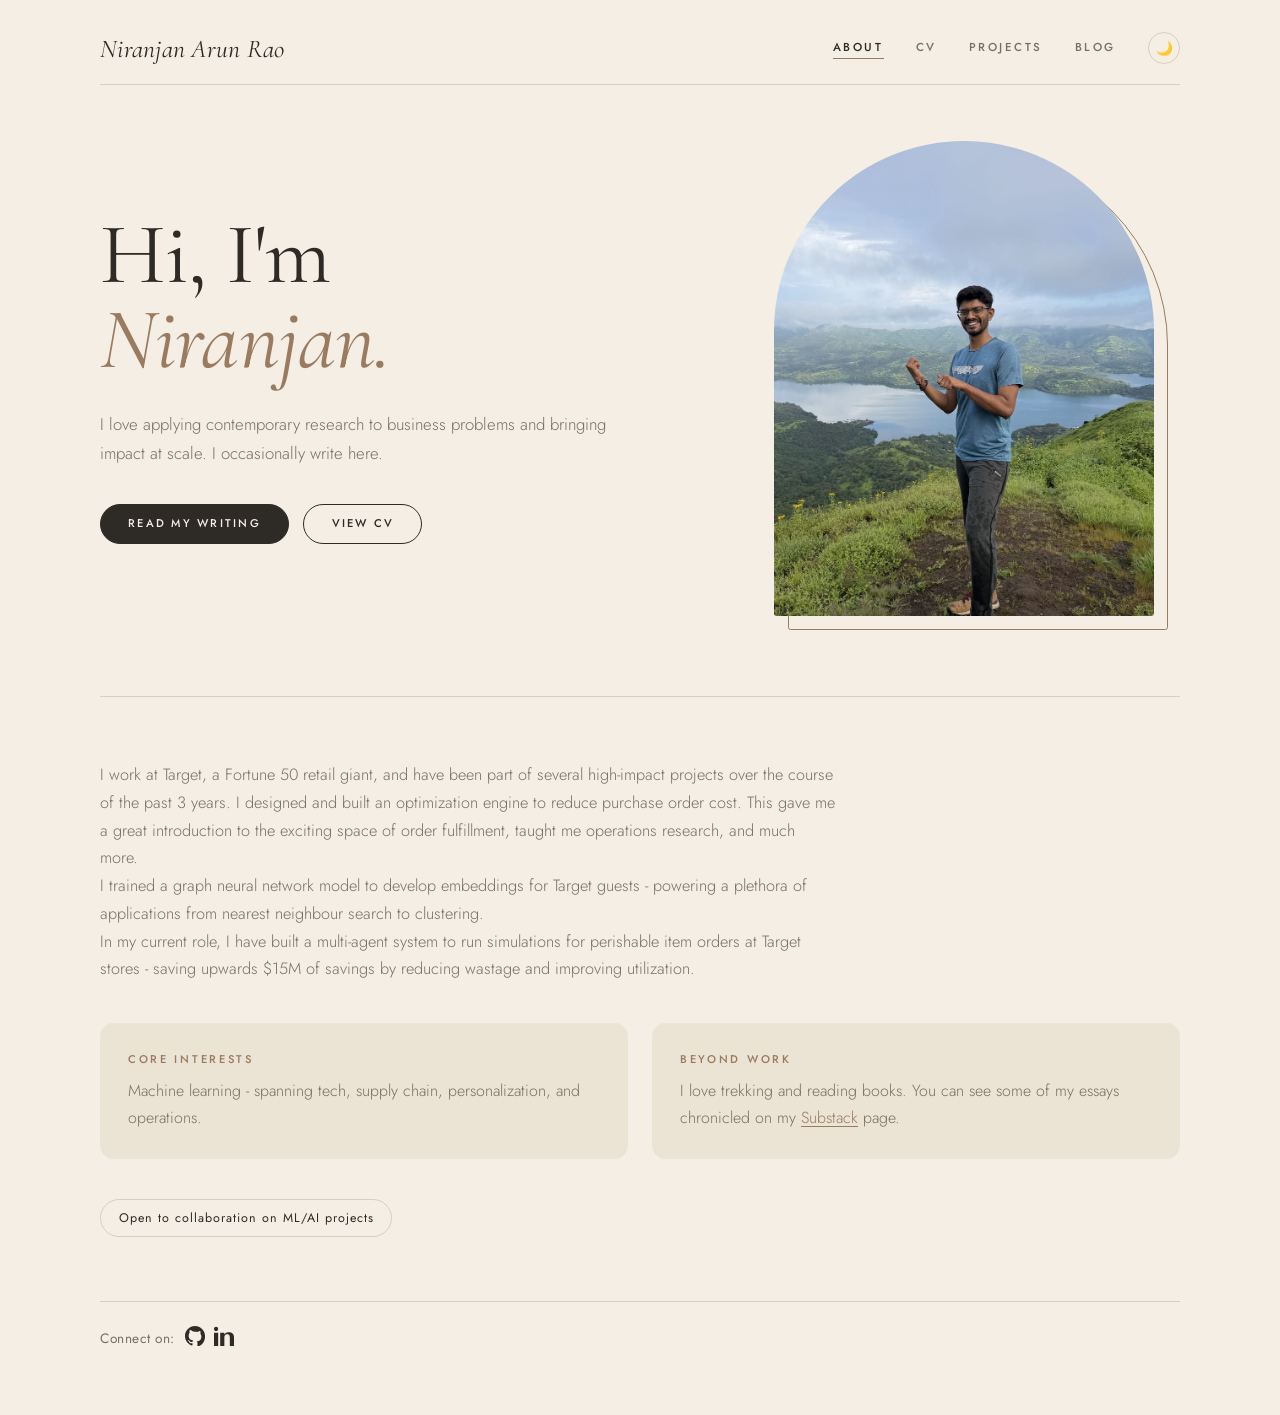
==== index.html @ 2a959550 "updating index" ====
<!DOCTYPE html>
<html lang="en">
  <head>
    <meta charset="UTF-8" />
    <meta name="viewport" content="width=device-width, initial-scale=1.0" />
    <title>Niranjan | Portfolio</title>
    <meta
      name="description"
      content="Niranjan's professional portfolio featuring background, CV, and projects."
    />

    <link rel="icon" type="image/png" sizes="32x32" href="assets/favicon-32.png" />
    <link rel="icon" type="image/png" sizes="192x192" href="assets/favicon-192.png" />
    <link rel="icon" type="image/png" sizes="512x512" href="assets/favicon-512.png" />
    <link rel="apple-touch-icon" href="assets/apple-touch-icon.png" />

    <meta property="og:type" content="website" />
    <meta property="og:title" content="Niranjan Arun Rao | Portfolio" />
    <meta
      property="og:description"
      content="Niranjan's professional portfolio featuring background, CV, and projects."
    />
    <meta property="og:url" content="https://niranjanrao13.github.io/" />
    <meta property="og:image" content="https://niranjanrao13.github.io/assets/og-image.png" />
    <meta property="og:image:width" content="1200" />
    <meta property="og:image:height" content="630" />

    <meta name="twitter:card" content="summary_large_image" />
    <meta name="twitter:title" content="Niranjan Arun Rao | Portfolio" />
    <meta
      name="twitter:description"
      content="Niranjan's professional portfolio featuring background, CV, and projects."
    />
    <meta name="twitter:image" content="https://niranjanrao13.github.io/assets/og-image.png" />

    <link rel="preconnect" href="https://fonts.googleapis.com" />
    <link rel="preconnect" href="https://fonts.gstatic.com" crossorigin />
    <link
      href="https://fonts.googleapis.com/css2?family=Cormorant+Garamond:ital,wght@0,300;0,400;0,500;0,600;1,400;1,500&family=Jost:wght@300;400;500&family=Source+Serif+4:opsz,wght@8..60,400;8..60,600&display=swap"
      rel="stylesheet"
    />
    <link rel="stylesheet" href="assets/theme.css" />
    <script>try{var t=localStorage.getItem("theme");if(t)document.documentElement.setAttribute("data-theme",t)}catch(e){}</script>
  </head>
  <body>
    <div class="page">
      <header class="topbar">
        <a class="wordmark" href="#about" data-goto="about">Niranjan Arun Rao</a>
        <nav class="tabs" aria-label="Primary">
          <button class="tab active" data-tab="about">About</button>
          <button class="tab" data-tab="cv">CV</button>
          <button class="tab" data-tab="projects">Projects</button>
          <a class="tab" data-tab="blog" href="#blog">Blog</a>
          <button id="themeToggle" class="theme-toggle" aria-pressed="false" title="Toggle color theme">🌙</button>
        </nav>
      </header>

      <main class="content">
          <article id="about" class="panel active">
            <section class="hero">
              <div class="hero-text">
                <!-- <p class="eyebrow">Data scientist &middot; Occasional writer</p> -->
                <h1 class="identity">Hi, I'm <em>Niranjan.</em></h1>
                <p class="lede">
                  I love applying contemporary research to business problems and bringing impact at scale. I occasionally write here.
                </p>
                <div class="cta">
                  <a class="btn" href="#blog" data-goto="blog">Read my writing</a>
                  <a class="btn ghost" href="#cv" data-goto="cv">View CV</a>
                </div>
              </div>
              <figure class="portrait">
                <img src="assets/niranjan.jpg" width="900" height="1125" fetchpriority="high"
                  alt="Niranjan smiling on a green hilltop above a misty lake and mountains" />
              </figure>
            </section>

            <div class="about-body">
            <p>
              I work at Target, a Fortune 50 retail giant, and have been part of several high-impact projects over the course of the past 3 years.
              I designed and built an optimization engine to reduce purchase order cost. This gave me a great introduction to the exciting space of order fulfillment, taught me operations research, and much more.<br>
              I trained a graph neural network model to develop embeddings for Target guests - powering a plethora of applications from nearest neighbour search to clustering.<br>
              In my current role, I have built a multi-agent system to run simulations for perishable item orders at Target stores - saving upwards $15M of savings by reducing wastage and improving utilization.<br> 
            </p>

            <div class="about-grid">
              <section class="card">
                <h3>Core Interests</h3>
                <p>
                  Machine learning - spanning tech, supply chain, personalization, and operations. 
                </p>
              </section>
              <section class="card">
                <h3>Beyond Work</h3>
                <p>
                  I love trekking and reading books. You can see some of my essays chronicled on my <a href="https://niranjanrao13.substack.com" target="_blank" rel="noopener">Substack</a> page.
                </p>
              </section>
            </div>

            <span class="tagline">Open to collaboration on ML/AI projects</span>
            </div>
          </article>

          <article id="cv" class="panel">
            <h2 class="section-title">CV</h2>
            <p>
              The CV is embedded below. If your browser cannot render it,
              download the file using the link under the preview.
            </p>
            <object
              class="cv-frame"
              data="assets/docs/cv.pdf"
              type="application/pdf"
            >
              <p>
                CV preview is unavailable. Please place your file at
                <strong>assets/docs/cv.pdf</strong> and reload this page.
              </p>
            </object>
            <p class="cv-note">
              Download: <a href="assets/docs/cv.pdf" target="_blank" rel="noopener">CV PDF</a>
            </p>
          </article>

          <article id="projects" class="panel">
            <h2 class="section-title">Projects</h2>
            <ul class="project-list">
              <li class="project">
                <a
                  href="https://github.com/niranjanrao13/iPinYou-RTB"
                  target="_blank"
                  rel="noopener"
                >
                  Optimal Real-Time Bidding for Display Advertising
                </a>
                <p>
                  Benchmarking several bidding strategies to obtain the best possible way to maximize clicks while managing budgets on real advertising data from the iPinYou Display Advertising Challenge, 2013. 
                </p>
              </li>
              <li class="project">
                <a
                  href="https://github.com/niranjanrao13/Infrared-Image-Colorization-using-Deep-Neural-Networks"
                  target="_blank"
                  rel="noopener"
                >
                  Infrared Image Colorization using Deep Neural Networks
                </a>
                <p>
                  Colorization pipeline for near-infrared imagery.
                </p>
              </li>
              <li class="project">
                <a
                  href="https://github.com/niranjanrao13/DesigningDataIntensiveApplications-Notes"
                  target="_blank"
                  rel="noopener"
                >
                  System Design Notes 
                </a>
                <p>
                  A collection of chapterwise notes on Martin Kleppmann's legendary book on system design - Designing Data-Intensive Applications, 3 ed.
                </p>
              </li>
              <li class="project">
                <a
                  href="https://github.com/niranjanrao13/MLSystemDesign-Solved"
                  target="_blank"
                  rel="noopener"
                >
                  ML System Design: Solved Cases
                </a>
                <p>
                  Practical architecture walkthroughs for systems such as
                  reverse image search and PMYK (People You May Know on LinkedIn)
                </p>
              </li>
              <li class="project">
                <a
                  href="https://github.com/niranjanrao13/AlphaEarthEmbeddings"
                  target="_blank"
                  rel="noopener"
                >
                  AlphaEarth Embeddings for Geospatial Analysis
                </a>
                <p>
                  Exploration of embedding aggregation workflows for geospatial
                  datasets and downstream analysis.
                </p>
              </li>
            </ul>
          </article>

          <article id="blog" class="panel">
            <h2 class="section-title">Blog</h2>
            <p class="post-empty" id="postLoading">Loading posts from Medium…</p>
            <ul class="post-list" id="postList"></ul>
            <p class="post-empty" id="postEmpty" hidden>
              Couldn't load posts right now. You can read them directly on
              <a id="mediumProfile" href="#" target="_blank" rel="noopener">Medium</a>.
            </p>
            <p class="post-empty" id="postMore" hidden>
              More on <a id="mediumProfile2" href="#" target="_blank" rel="noopener">Medium</a>.
            </p>
          </article>

          <footer>
            <div style="display:inline-flex;gap:0.6rem;align-items:center;">
              <span>Connect on:</span>
              <a href="https://github.com/niranjanrao13" target="_blank" rel="noopener" aria-label="GitHub" title="GitHub">
                <svg width="20" height="20" viewBox="0 0 16 16" fill="currentColor" xmlns="http://www.w3.org/2000/svg" aria-hidden="true"><path d="M8 0C3.58 0 0 3.58 0 8c0 3.54 2.29 6.53 5.47 7.59.4.07.55-.17.55-.38 0-.19-.01-.82-.01-1.49-2.01.37-2.53-.49-2.69-.94-.09-.23-.48-.94-.82-1.13-.28-.15-.68-.52-.01-.53.63-.01 1.08.58 1.23.82.72 1.21 1.87.87 2.33.66.07-.52.28-.87.51-1.07-1.78-.2-3.64-.89-3.64-3.95 0-.87.31-1.59.82-2.15-.08-.2-.36-1.02.08-2.12 0 0 .67-.21 2.2.82A7.65 7.65 0 018 4.58c.68.003 1.36.092 2 .27 1.53-1.04 2.2-.82 2.2-.82.44 1.1.16 1.92.08 2.12.51.56.82 1.27.82 2.15 0 3.07-1.87 3.75-3.65 3.95.29.25.54.73.54 1.48 0 1.07-.01 1.93-.01 2.2 0 .21.15.46.55.38A8.013 8.013 0 0016 8c0-4.42-3.58-8-8-8z"/></svg>
              </a>
              <a href="https://linkedin.com/in/niranjan-arun-rao" target="_blank" rel="noopener" aria-label="LinkedIn" title="LinkedIn">
                <svg width="20" height="20" viewBox="0 0 24 24" fill="currentColor" xmlns="http://www.w3.org/2000/svg" aria-hidden="true"><path d="M4.98 3.5C4.98 4.88 3.88 6 2.5 6S0 4.88 0 3.5 1.1 1 2.5 1 4.98 2.12 4.98 3.5zM0 8h5v16H0V8zm7.5 0h4.8v2.2h.07c.67-1.27 2.3-2.6 4.73-2.6C22.2 7.6 24 9.9 24 13.9V24h-5V14.8c0-2.2-.04-5-3.05-5-3.05 0-3.52 2.39-3.52 4.85V24h-5V8z"/></svg>
              </a>
            </div>
          </footer>
      </main>
    </div>

    <script src="assets/medium.js"></script>
    <script>
      const tabs = document.querySelectorAll(".tab");
      const panels = document.querySelectorAll(".panel");

      function showTab(tabId) {
        tabs.forEach((tab) => {
          tab.classList.toggle("active", tab.dataset.tab === tabId);
        });

        panels.forEach((panel) => {
          panel.classList.toggle("active", panel.id === tabId);
        });
      }

      document.querySelectorAll("[data-goto]").forEach((el) => {
        el.addEventListener("click", (e) => {
          e.preventDefault();
          showTab(el.dataset.goto);
          history.replaceState(null, "", `#${el.dataset.goto}`);
          window.scrollTo({ top: 0, behavior: "smooth" });
        });
      });

      tabs.forEach((tab) => {
        tab.addEventListener("click", (e) => {
          e.preventDefault();
          showTab(tab.dataset.tab);
          history.replaceState(null, "", `#${tab.dataset.tab}`);
        });
      });

      const initial = window.location.hash.replace("#", "");
      if (initial && ["about", "cv", "projects", "blog"].includes(initial)) {
        showTab(initial);
      }

      // Theme toggle
      const themeToggle = document.getElementById("themeToggle");
      function applyTheme(t) {
        document.documentElement.setAttribute("data-theme", t);
        localStorage.setItem("theme", t);
        themeToggle.textContent = t === "dark" ? "☀️" : "🌙";
        themeToggle.setAttribute("aria-pressed", t === "dark");
      }

      const savedTheme = localStorage.getItem("theme") ||
        (window.matchMedia && window.matchMedia("(prefers-color-scheme: dark)").matches ? "dark" : "light");
      applyTheme(savedTheme);

      themeToggle.addEventListener("click", () => {
        const next = document.documentElement.getAttribute("data-theme") === "dark" ? "light" : "dark";
        applyTheme(next);
      });

      function escapeHtml(str) {
        return str.replace(
          /[&<>"']/g,
          (c) =>
            ({ "&": "&amp;", "<": "&lt;", ">": "&gt;", '"': "&quot;", "'": "&#39;" }[c])
        );
      }

      document.getElementById("mediumProfile").href = Medium.PROFILE_URL;
      document.getElementById("mediumProfile2").href = Medium.PROFILE_URL;

      Medium.loadPosts()
        .then((posts) => {
          const list = document.getElementById("postList");
          document.getElementById("postLoading").hidden = true;
          if (posts.length === 0) {
            document.getElementById("postEmpty").hidden = false;
            return;
          }
          posts.forEach((post) => {
            const li = document.createElement("li");
            li.className = "post";
            const tags = post.categories
              .slice(0, 3)
              .map(escapeHtml)
              .join(" · ");
            li.innerHTML = `
              <a class="post-link" href="blog/post.html?id=${encodeURIComponent(post.id)}">
                ${post.thumbnail ? `<img class="post-thumb" src="${escapeHtml(post.thumbnail)}" alt="" loading="lazy" />` : ""}
                <span class="post-body">
                  <span class="post-title">${escapeHtml(post.title)}</span>
                  <p>${escapeHtml(post.excerpt)}</p>
                  <span class="post-meta">${Medium.formatDate(post.date)} · ${post.readMins} min read${tags ? `<span class="post-tags">· ${tags}</span>` : ""}</span>
                </span>
              </a>
            `;
            list.appendChild(li);
          });
          document.getElementById("postMore").hidden = false;
        })
        .catch(() => {
          document.getElementById("postLoading").hidden = true;
          document.getElementById("postEmpty").hidden = false;
        });
    </script>
  </body>
</html>
---- assets/theme.css ----
/* Light beige · sleek & simple. Shared by index.html and blog/post.html */
:root {
  color-scheme: light dark;
  --bg: #f4eee4;
  --surface: #ebe3d4;
  --ink: #2e2a25;
  --muted: #7a6f62;
  --line: #d9cfbe;
  --accent: #9a7b5f;
  --cv-frame-bg: #fbf8f2;
  --serif: "Cormorant Garamond", Georgia, serif;
  --sans: "Jost", system-ui, sans-serif;
}

:root[data-theme="dark"] {
  --bg: #1f1b17; --surface: #2a251f; --ink: #efe8dc; --muted: #a99d8c;
  --line: #3a342d; --accent: #c9a47e; --cv-frame-bg: #26211c;
}

@media (prefers-color-scheme: dark) {
  :root:not([data-theme="light"]) {
    --bg: #1f1b17; --surface: #2a251f; --ink: #efe8dc; --muted: #a99d8c;
    --line: #3a342d; --accent: #c9a47e; --cv-frame-bg: #26211c;
  }
}

* { box-sizing: border-box; }

body {
  margin: 0;
  min-height: 100vh;
  font-family: var(--sans);
  font-weight: 400;
  color: var(--ink);
  background: var(--bg);
  transition: background-color 0.2s ease, color 0.2s ease;
}

h1, h2, h3 { font-family: var(--serif); font-weight: 500; }
p { line-height: 1.7; color: var(--muted); }
a { color: var(--accent); text-underline-offset: 0.2em; }

/* ---------- Layout ---------- */
.page { width: min(1080px, 90vw); margin: 0 auto; padding: 2rem 0 4rem; }

.topbar {
  display: flex; align-items: center; justify-content: space-between;
  flex-wrap: wrap; gap: 1rem 2rem;
  padding-bottom: 1.25rem; border-bottom: 1px solid var(--line);
}

.wordmark {
  font-family: var(--serif); font-style: italic; font-size: 1.6rem;
  color: var(--ink); text-decoration: none; letter-spacing: 0.01em;
}

.tabs { display: flex; align-items: center; gap: 2rem; flex-wrap: wrap; }

.tab {
  border: none; background: none; padding: 0.3rem 0;
  border-bottom: 1px solid transparent;
  color: var(--muted); font: 500 0.72rem/1 var(--sans);
  letter-spacing: 0.22em; text-transform: uppercase; text-decoration: none;
  cursor: pointer; transition: color 0.15s ease, border-color 0.15s ease;
}
.tab:hover { color: var(--ink); }
.tab.active { color: var(--ink); border-bottom-color: var(--accent); }

.theme-toggle {
  background: none; border: 1px solid var(--line); border-radius: 50%;
  width: 2rem; height: 2rem; cursor: pointer; font-size: 0.85rem;
  display: inline-flex; align-items: center; justify-content: center;
  color: var(--ink);
}
.theme-toggle:hover { border-color: var(--accent); }

.content { padding-top: 3.5rem; }
.panel { display: none; animation: rise 0.4s ease; }
.panel.active { display: block; }
@keyframes rise { from { opacity: 0; transform: translateY(8px); } to { opacity: 1; transform: none; } }

h2.section-title { margin: 0 0 0.5rem; font-size: clamp(2rem, 4vw, 2.8rem); font-weight: 400; }

/* ---------- Hero ---------- */
.hero { display: grid; grid-template-columns: 1.15fr 0.85fr; gap: 4rem; align-items: center; }

.eyebrow {
  margin: 0 0 1.5rem; font-size: 0.72rem; font-weight: 500;
  letter-spacing: 0.26em; text-transform: uppercase; color: var(--accent);
}

.identity {
  margin: 0; font-size: clamp(3rem, 7.5vw, 5.4rem);
  line-height: 0.98; font-weight: 400; letter-spacing: -0.01em;
}
.identity em { display: block; font-style: italic; color: var(--accent); }

.lede { margin: 1.75rem 0 0; max-width: 32rem; font-size: 1.05rem; font-weight: 300; }

.cta { margin-top: 2.25rem; display: flex; gap: 0.9rem; flex-wrap: wrap; }

.btn {
  display: inline-block; padding: 0.85rem 1.7rem; border-radius: 999px;
  border: 1px solid var(--ink); background: var(--ink); color: var(--bg);
  font: 500 0.7rem/1 var(--sans); letter-spacing: 0.2em; text-transform: uppercase;
  text-decoration: none; transition: all 0.15s ease;
}
.btn:hover { background: var(--accent); border-color: var(--accent); }
.btn.ghost { background: transparent; color: var(--ink); }
.btn.ghost:hover { background: var(--ink); border-color: var(--ink); color: var(--bg); }

.portrait { position: relative; margin: 0; max-width: 380px; justify-self: center; width: 100%; }
.portrait::after {
  content: ""; position: absolute; inset: 0; z-index: 0;
  border: 1px solid var(--accent); border-radius: 999px 999px 14px 14px;
  transform: translate(14px, 14px);
}
.portrait img {
  position: relative; z-index: 1; display: block; width: 100%; height: auto;
  aspect-ratio: 4 / 5; object-fit: cover;
  border-radius: 999px 999px 14px 14px; background: var(--surface);
}

/* ---------- About ---------- */
.about-body { margin-top: 5rem; padding-top: 3rem; border-top: 1px solid var(--line); }
.about-body > p { max-width: 46rem; font-size: 1.02rem; font-weight: 300; }

.about-grid { margin-top: 2.5rem; display: grid; grid-template-columns: 1fr 1fr; gap: 1.5rem; }

.card { background: var(--surface); border-radius: 14px; padding: 1.75rem; }
.card h3 {
  margin: 0 0 0.6rem; font-family: var(--sans); font-size: 0.7rem; font-weight: 500;
  letter-spacing: 0.24em; text-transform: uppercase; color: var(--accent);
}
.card p { margin: 0; font-weight: 300; }

.tagline {
  margin-top: 2.5rem; display: inline-block; padding: 0.55rem 1.1rem;
  border: 1px solid var(--line); border-radius: 999px; color: var(--ink);
  font-size: 0.78rem; letter-spacing: 0.08em;
}

/* ---------- CV ---------- */
.cv-frame {
  margin-top: 1.25rem; width: 100%; min-height: 72vh;
  border: 1px solid var(--line); border-radius: 12px; background: var(--cv-frame-bg);
}
.cv-note { margin-top: 0.9rem; font-size: 0.95rem; }

/* ---------- Projects & posts ---------- */
.project-list, .post-list {
  margin: 2rem 0 0; padding: 0; list-style: none; display: flex; flex-direction: column;
}
.project, .post { border-top: 1px solid var(--line); padding: 1.6rem 0; }
.project:last-child, .post:last-child { border-bottom: 1px solid var(--line); }

.project a {
  color: var(--ink); text-decoration: none;
  font-family: var(--serif); font-weight: 500; font-size: 1.5rem; line-height: 1.2;
}
.project a:hover { color: var(--accent); }
.project p, .post p { margin: 0.5rem 0 0; font-weight: 300; }

.post-link { display: flex; gap: 1.5rem; align-items: flex-start; text-decoration: none !important; }
.post-thumb {
  flex: 0 0 170px; width: 170px; height: 115px; object-fit: cover;
  border-radius: 10px; background: var(--surface);
}
.post-body { min-width: 0; }
.post-title { color: var(--ink); font-family: var(--serif); font-weight: 500; font-size: 1.5rem; line-height: 1.2; }
.post-link:hover .post-title { color: var(--accent); }
.post-meta { display: block; margin-top: 0.7rem; font-size: 0.78rem; letter-spacing: 0.06em; color: var(--muted); }
.post-tags { margin-left: 0.4rem; }
.post-empty { margin-top: 1.5rem; }

footer {
  margin-top: 4rem; padding-top: 1.5rem; border-top: 1px solid var(--line);
  color: var(--muted); font-size: 0.85rem; letter-spacing: 0.04em;
}
footer a { color: var(--ink); }

@media (max-width: 760px) {
  .hero { grid-template-columns: 1fr; gap: 3rem; }
  .portrait { max-width: 300px; }
  .about-grid { grid-template-columns: 1fr; }
  .cv-frame { min-height: 64vh; }
  .post-link { flex-direction: column; gap: 1rem; }
  .post-thumb { width: 100%; height: 190px; flex-basis: auto; }
  .tabs { gap: 1.25rem; }
}

/* Shared long-form article typography — used by the blog reader and editor
   so what you write matches what readers see. */
.prose {
  font-family: "Source Serif 4", Georgia, serif;
  font-size: 1.18rem;
  line-height: 1.75;
  color: var(--ink);
}

.prose p {
  color: var(--ink);
  margin: 0 0 1.3rem;
}

.prose h2 {
  font-size: 1.6rem;
  margin: 2.2rem 0 1rem;
}

.prose h3 {
  font-size: 1.3rem;
  margin: 1.8rem 0 0.9rem;
}

.prose blockquote {
  margin: 1.75rem 0;
  padding-left: 1.25rem;
  border-left: 3px solid var(--accent);
  font-family: var(--serif);
  font-style: italic;
  font-size: 1.5rem;
  color: var(--ink);
}

.prose ul,
.prose ol {
  margin: 0 0 1.3rem 1.4rem;
  padding: 0;
  color: var(--ink);
}

.prose li {
  margin-bottom: 0.5rem;
}

.prose img {
  max-width: 100%;
  border-radius: 6px;
  margin: 1.75rem 0;
  display: block;
}

.prose pre {
  background: color-mix(in srgb, var(--ink) 6%, transparent);
  padding: 1rem 1.1rem;
  border-radius: 6px;
  overflow-x: auto;
  font-family: "SFMono-Regular", Consolas, monospace;
  font-size: 0.92rem;
  line-height: 1.5;
  margin: 1.5rem 0;
}

.prose code {
  font-family: "SFMono-Regular", Consolas, monospace;
}

.prose hr {
  border: 0;
  margin: 2.5rem 0;
  text-align: center;
}

.prose hr::after {
  content: "\00b7\00b7\00b7";
  letter-spacing: 0.6em;
  color: var(--accent);
  font-size: 1.1rem;
}

.prose a {
  text-decoration: underline;
}

.prose figure {
  margin: 1.75rem 0;
}

.prose figure img {
  margin: 0 auto;
}

.prose figcaption {
  margin-top: 0.6rem;
  text-align: center;
<<<<<<< HEAD
  font-family: var(--sans);
=======
  font-family: "Manrope", sans-serif;
>>>>>>> ccb442678f197cac7b92558644ecaf092939e09f
  font-size: 0.85rem;
  color: var(--muted);
}

.prose :not(pre) > code {
  background: color-mix(in srgb, var(--ink) 8%, transparent);
  padding: 0.1em 0.35em;
  border-radius: 4px;
  font-size: 0.88em;
}

.prose h4 {
<<<<<<< HEAD
  font-family: var(--serif);
=======
  font-family: "Fraunces", serif;
>>>>>>> ccb442678f197cac7b92558644ecaf092939e09f
  font-size: 1.1rem;
  margin: 1.5rem 0 0.75rem;
}

.prose table {
  display: block;
  overflow-x: auto;
  border-collapse: collapse;
  margin: 1.5rem 0;
  font-size: 1rem;
}

.prose th,
.prose td {
  border: 1px solid var(--line);
  padding: 0.5rem 0.75rem;
  text-align: left;
}
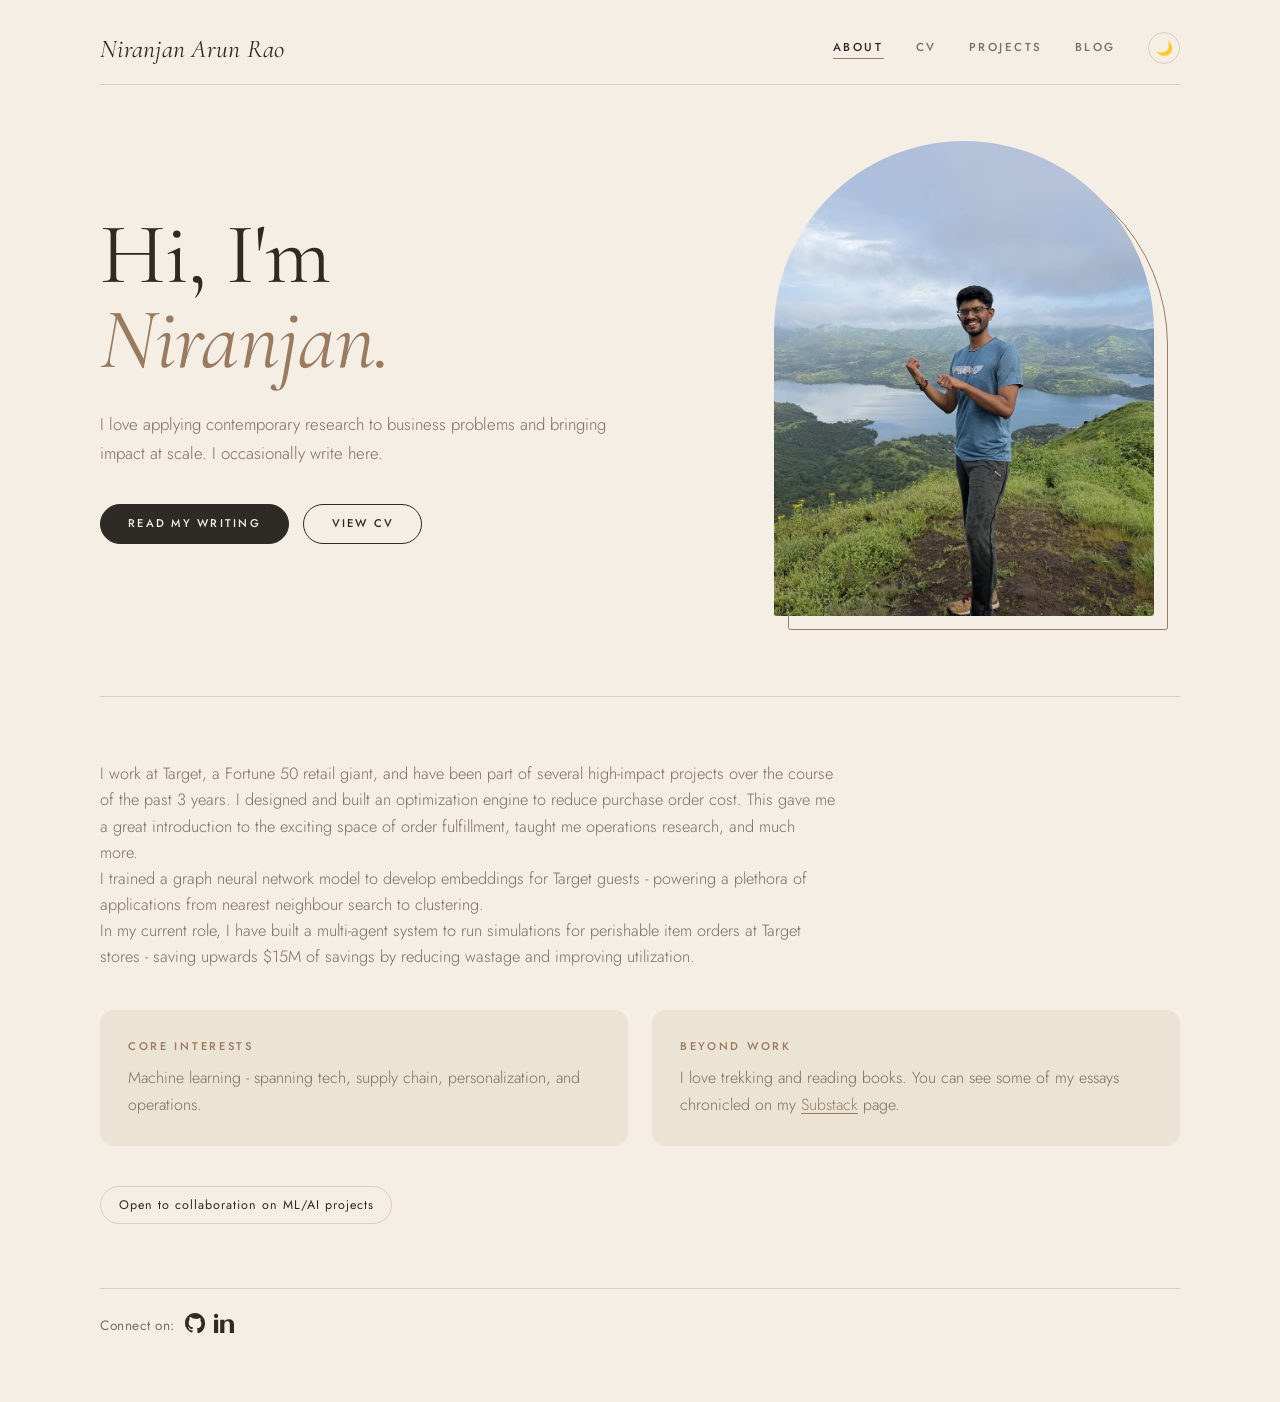
==== commit 4a40595c: "fixing line width and medium username" ====
--- a/index.html
+++ b/index.html
@@ -39,7 +39,7 @@
       href="https://fonts.googleapis.com/css2?family=Cormorant+Garamond:ital,wght@0,300;0,400;0,500;0,600;1,400;1,500&family=Jost:wght@300;400;500&family=Source+Serif+4:opsz,wght@8..60,400;8..60,600&display=swap"
       rel="stylesheet"
     />
-    <link rel="stylesheet" href="assets/theme.css" />
+    <link rel="stylesheet" href="/assets/theme.css?v=2" />
     <script>try{var t=localStorage.getItem("theme");if(t)document.documentElement.setAttribute("data-theme",t)}catch(e){}</script>
   </head>
   <body>
@@ -76,7 +76,7 @@
             </section>
 
             <div class="about-body">
-            <p>
+            <p style = "line-height: 1.6;">
               I work at Target, a Fortune 50 retail giant, and have been part of several high-impact projects over the course of the past 3 years.
               I designed and built an optimization engine to reduce purchase order cost. This gave me a great introduction to the exciting space of order fulfillment, taught me operations research, and much more.<br>
               I trained a graph neural network model to develop embeddings for Target guests - powering a plethora of applications from nearest neighbour search to clustering.<br>
--- a/assets/theme.css
+++ b/assets/theme.css
@@ -284,11 +284,7 @@
 .prose figcaption {
   margin-top: 0.6rem;
   text-align: center;
-<<<<<<< HEAD
   font-family: var(--sans);
-=======
-  font-family: "Manrope", sans-serif;
->>>>>>> ccb442678f197cac7b92558644ecaf092939e09f
   font-size: 0.85rem;
   color: var(--muted);
 }
@@ -301,11 +297,7 @@
 }
 
 .prose h4 {
-<<<<<<< HEAD
   font-family: var(--serif);
-=======
-  font-family: "Fraunces", serif;
->>>>>>> ccb442678f197cac7b92558644ecaf092939e09f
   font-size: 1.1rem;
   margin: 1.5rem 0 0.75rem;
 }
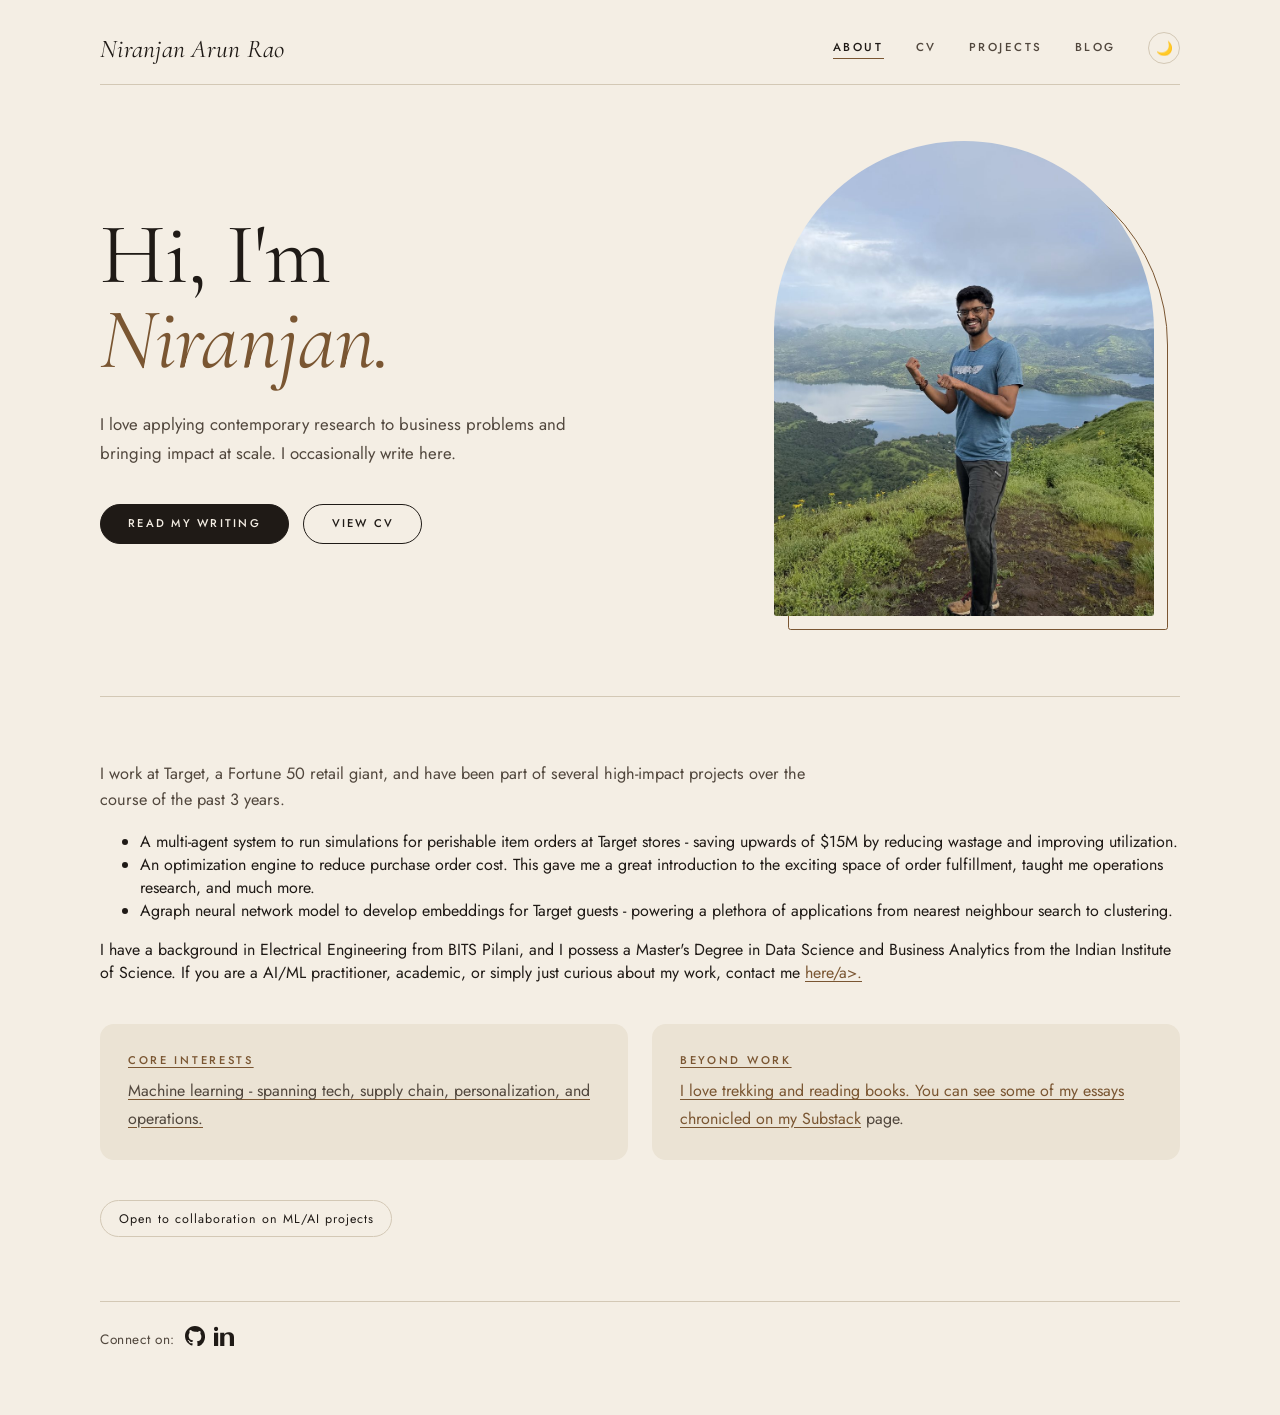
==== commit c0fbc935: "updating light theme" ====
--- a/index.html
+++ b/index.html
@@ -78,9 +78,17 @@
             <div class="about-body">
             <p style = "line-height: 1.6;">
               I work at Target, a Fortune 50 retail giant, and have been part of several high-impact projects over the course of the past 3 years.
-              I designed and built an optimization engine to reduce purchase order cost. This gave me a great introduction to the exciting space of order fulfillment, taught me operations research, and much more.<br>
-              I trained a graph neural network model to develop embeddings for Target guests - powering a plethora of applications from nearest neighbour search to clustering.<br>
-              In my current role, I have built a multi-agent system to run simulations for perishable item orders at Target stores - saving upwards $15M of savings by reducing wastage and improving utilization.<br> 
+              <ul>
+                <li>A multi-agent system to run simulations for perishable item orders at Target stores - saving upwards of $15M by reducing wastage and improving utilization.</li>
+                <li>An optimization engine to reduce purchase order cost. This gave me a great introduction to the exciting space of order fulfillment, taught me operations research, and much more.</li>
+                <li>Agraph neural network model to develop embeddings for Target guests - powering a plethora of applications from nearest neighbour search to clustering.</li>
+                <!-- <li>Must submit a resume</li> -->
+              </ul>
+              I have a background in Electrical Engineering from BITS Pilani, and I possess a Master's Degree in Data Science and Business Analytics from the Indian Institute of Science. If you are a AI/ML practitioner, academic, or simply just curious about my work, contact me <a href="mailto:niranjan.rao137@gmail.com">here/a>.
+
+              <!-- <br>
+              <br>
+              <br>  -->
             </p>
 
             <div class="about-grid">
--- a/assets/theme.css
+++ b/assets/theme.css
@@ -3,10 +3,10 @@
   color-scheme: light dark;
   --bg: #f4eee4;
   --surface: #ebe3d4;
-  --ink: #2e2a25;
-  --muted: #7a6f62;
-  --line: #d9cfbe;
-  --accent: #9a7b5f;
+  --ink: #1f1a16;      /* was #2e2a25 */
+  --muted: #51473d;    /* was #7a6f62 */
+  --line: #d3c8b5;     /* was #d9cfbe */
+  --accent: #7a5632;   /* was #9a7b5f */
   --cv-frame-bg: #fbf8f2;
   --serif: "Cormorant Garamond", Georgia, serif;
   --sans: "Jost", system-ui, sans-serif;
@@ -95,7 +95,7 @@
 }
 .identity em { display: block; font-style: italic; color: var(--accent); }
 
-.lede { margin: 1.75rem 0 0; max-width: 32rem; font-size: 1.05rem; font-weight: 300; }
+.lede { margin: 1.75rem 0 0; max-width: 32rem; font-size: 1.05rem; font-weight: 400; }
 
 .cta { margin-top: 2.25rem; display: flex; gap: 0.9rem; flex-wrap: wrap; }
 
@@ -123,7 +123,7 @@
 
 /* ---------- About ---------- */
 .about-body { margin-top: 5rem; padding-top: 3rem; border-top: 1px solid var(--line); }
-.about-body > p { max-width: 46rem; font-size: 1.02rem; font-weight: 300; }
+.about-body > p { max-width: 46rem; font-size: 1.02rem; font-weight: 400; }
 
 .about-grid { margin-top: 2.5rem; display: grid; grid-template-columns: 1fr 1fr; gap: 1.5rem; }
 
@@ -132,7 +132,7 @@
   margin: 0 0 0.6rem; font-family: var(--sans); font-size: 0.7rem; font-weight: 500;
   letter-spacing: 0.24em; text-transform: uppercase; color: var(--accent);
 }
-.card p { margin: 0; font-weight: 300; }
+.card p { margin: 0; font-weight: 400; }
 
 .tagline {
   margin-top: 2.5rem; display: inline-block; padding: 0.55rem 1.1rem;
@@ -159,7 +159,7 @@
   font-family: var(--serif); font-weight: 500; font-size: 1.5rem; line-height: 1.2;
 }
 .project a:hover { color: var(--accent); }
-.project p, .post p { margin: 0.5rem 0 0; font-weight: 300; }
+.project p, .post p { margin: 0.5rem 0 0; font-weight: 400; }
 
 .post-link { display: flex; gap: 1.5rem; align-items: flex-start; text-decoration: none !important; }
 .post-thumb {
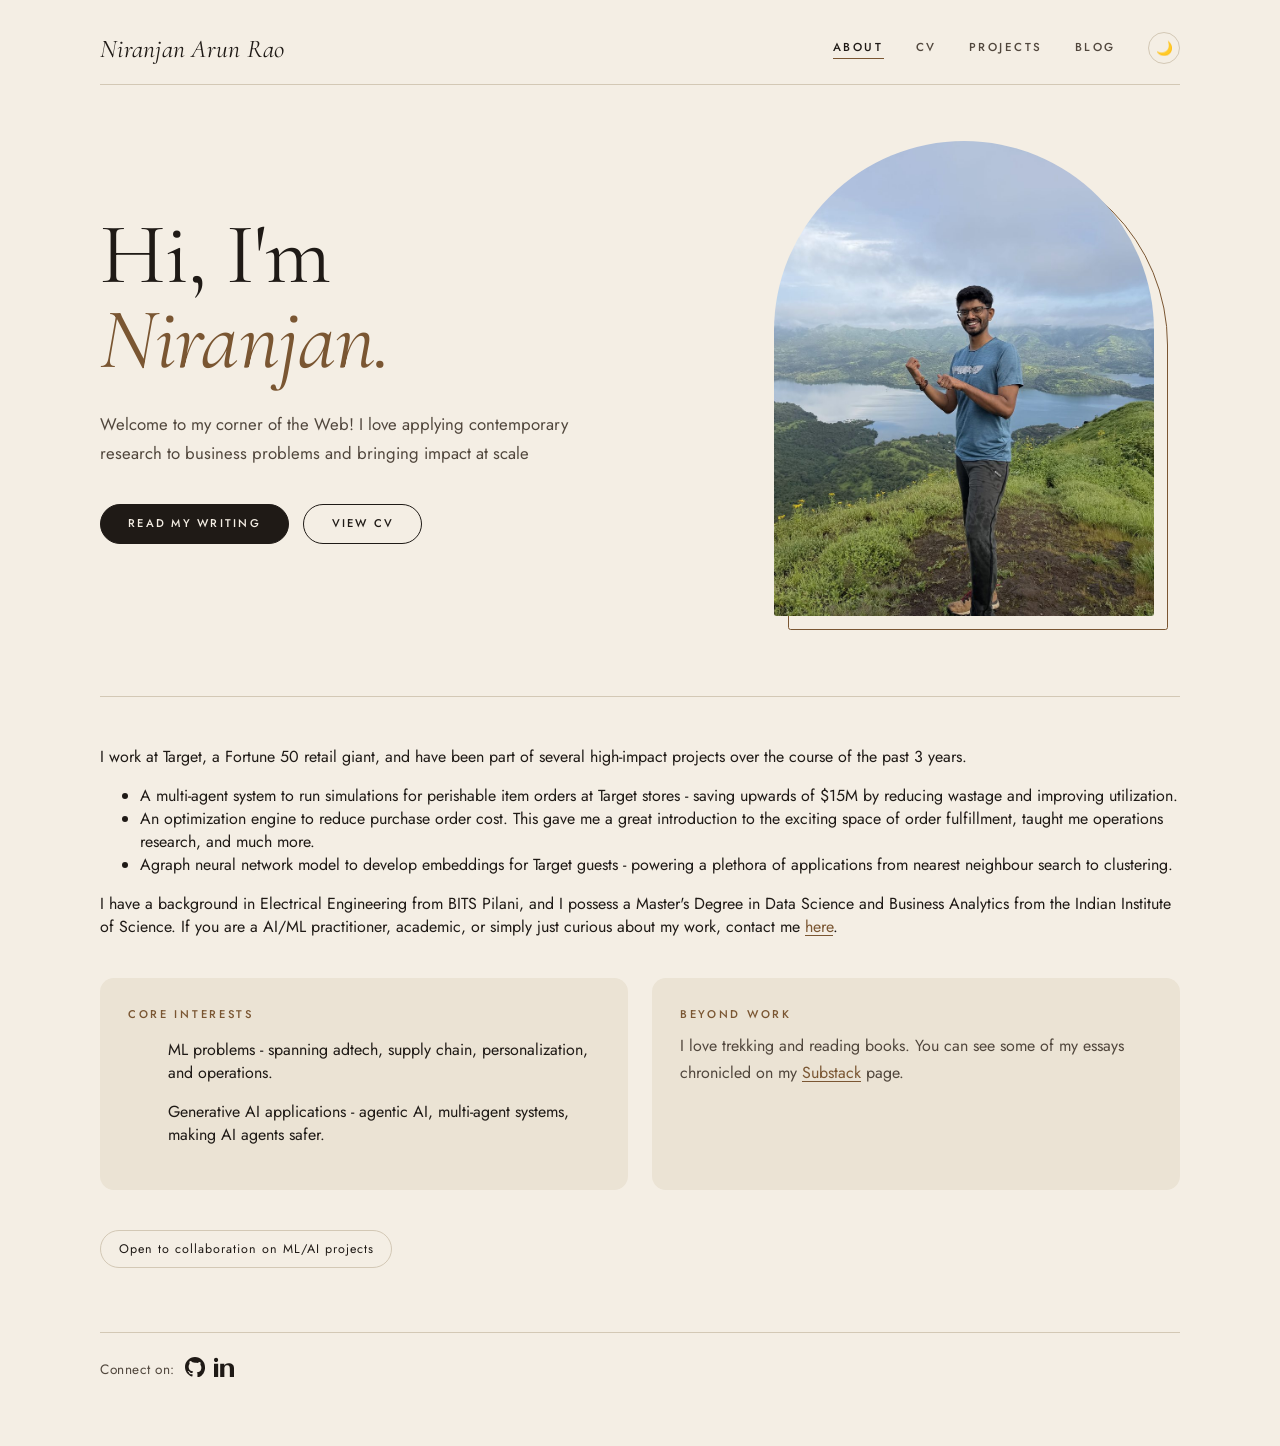
==== commit 0e906d63: "improving formatting" ====
--- a/index.html
+++ b/index.html
@@ -62,7 +62,7 @@
                 <!-- <p class="eyebrow">Data scientist &middot; Occasional writer</p> -->
                 <h1 class="identity">Hi, I'm <em>Niranjan.</em></h1>
                 <p class="lede">
-                  I love applying contemporary research to business problems and bringing impact at scale. I occasionally write here.
+                  Welcome to my corner of the Web! I love applying contemporary research to business problems and bringing impact at scale
                 </p>
                 <div class="cta">
                   <a class="btn" href="#blog" data-goto="blog">Read my writing</a>
@@ -76,7 +76,7 @@
             </section>
 
             <div class="about-body">
-            <p style = "line-height: 1.6;">
+            <!-- <p style = "line-height: 1.6;"> -->
               I work at Target, a Fortune 50 retail giant, and have been part of several high-impact projects over the course of the past 3 years.
               <ul>
                 <li>A multi-agent system to run simulations for perishable item orders at Target stores - saving upwards of $15M by reducing wastage and improving utilization.</li>
@@ -84,7 +84,7 @@
                 <li>Agraph neural network model to develop embeddings for Target guests - powering a plethora of applications from nearest neighbour search to clustering.</li>
                 <!-- <li>Must submit a resume</li> -->
               </ul>
-              I have a background in Electrical Engineering from BITS Pilani, and I possess a Master's Degree in Data Science and Business Analytics from the Indian Institute of Science. If you are a AI/ML practitioner, academic, or simply just curious about my work, contact me <a href="mailto:niranjan.rao137@gmail.com">here/a>.
+              I have a background in Electrical Engineering from BITS Pilani, and I possess a Master's Degree in Data Science and Business Analytics from the Indian Institute of Science. If you are a AI/ML practitioner, academic, or simply just curious about my work, contact me <a href="mailto:niranjan.rao137@gmail.com">here</a>.
 
               <!-- <br>
               <br>
@@ -95,7 +95,8 @@
               <section class="card">
                 <h3>Core Interests</h3>
                 <p>
-                  Machine learning - spanning tech, supply chain, personalization, and operations. 
+                  <ul>ML problems - spanning adtech, supply chain, personalization, and operations.</ul>
+                  <ul>Generative AI applications - agentic AI, multi-agent systems, making AI agents safer.</ul>
                 </p>
               </section>
               <section class="card">
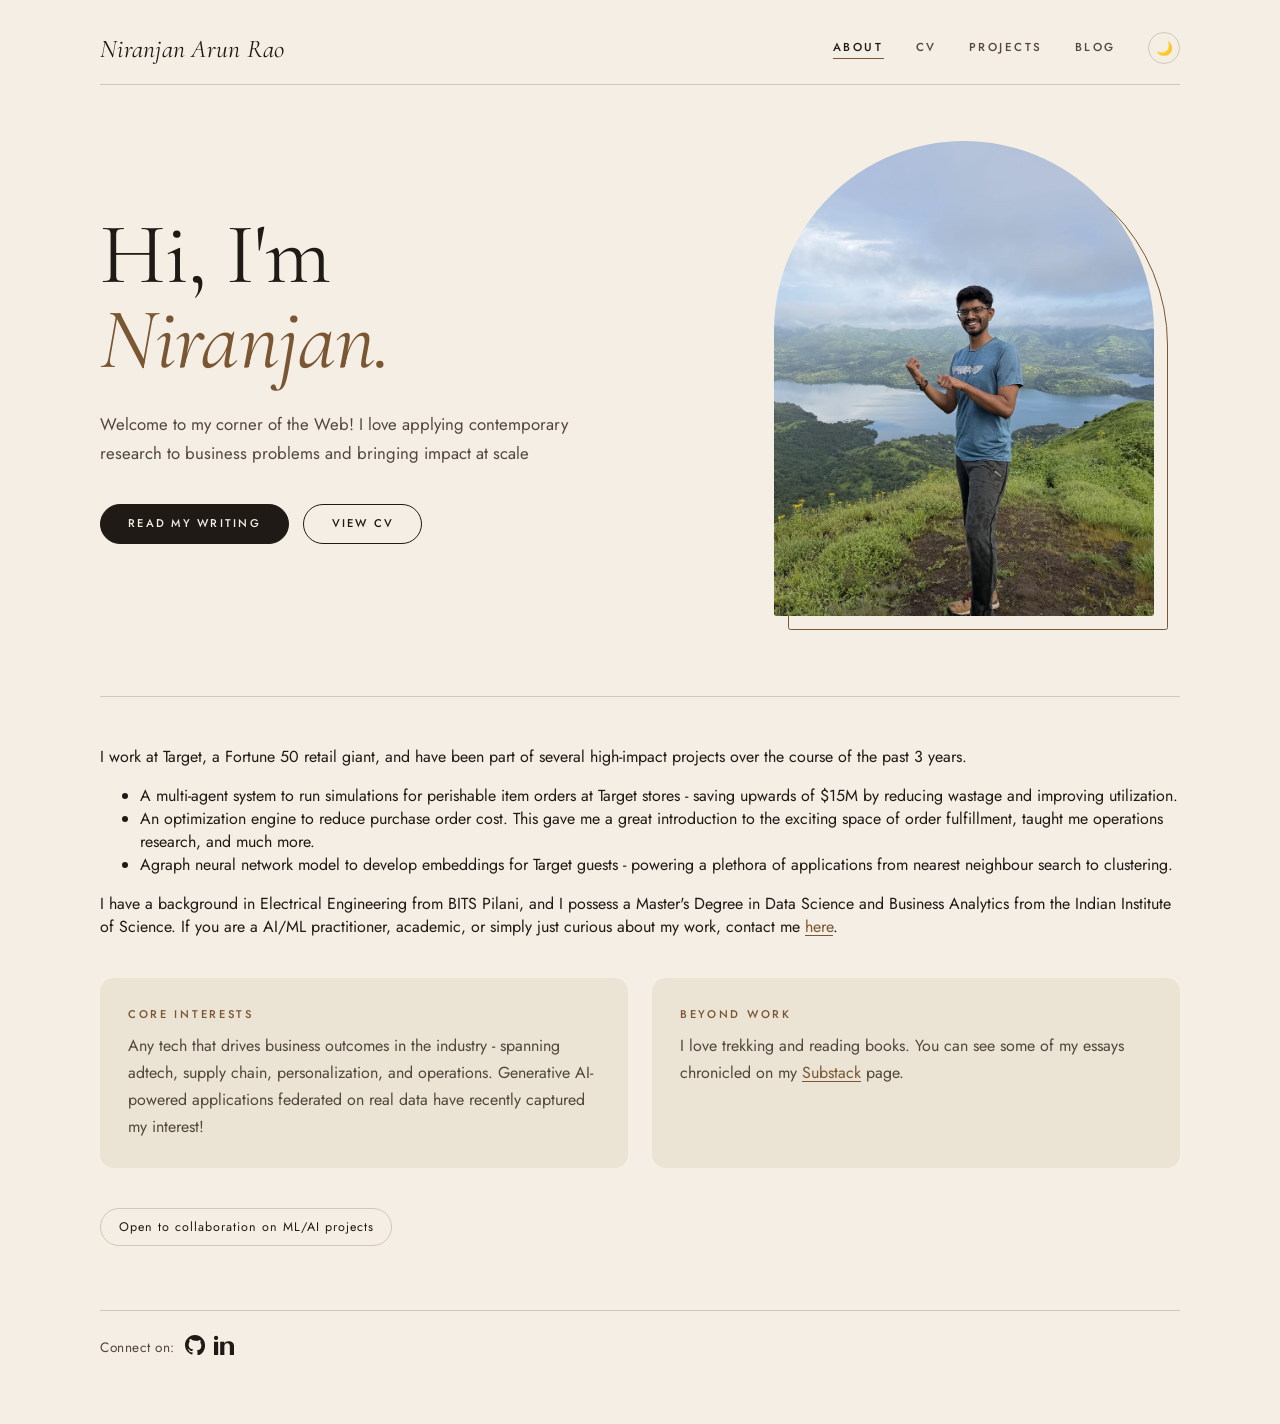
==== commit c10791fa: "fixing interests" ====
--- a/index.html
+++ b/index.html
@@ -95,8 +95,7 @@
               <section class="card">
                 <h3>Core Interests</h3>
                 <p>
-                  <ul>ML problems - spanning adtech, supply chain, personalization, and operations.</ul>
-                  <ul>Generative AI applications - agentic AI, multi-agent systems, making AI agents safer.</ul>
+                  Any tech that drives business outcomes in the industry - spanning adtech, supply chain, personalization, and operations. Generative AI-powered applications federated on real data have recently captured my interest!
                 </p>
               </section>
               <section class="card">
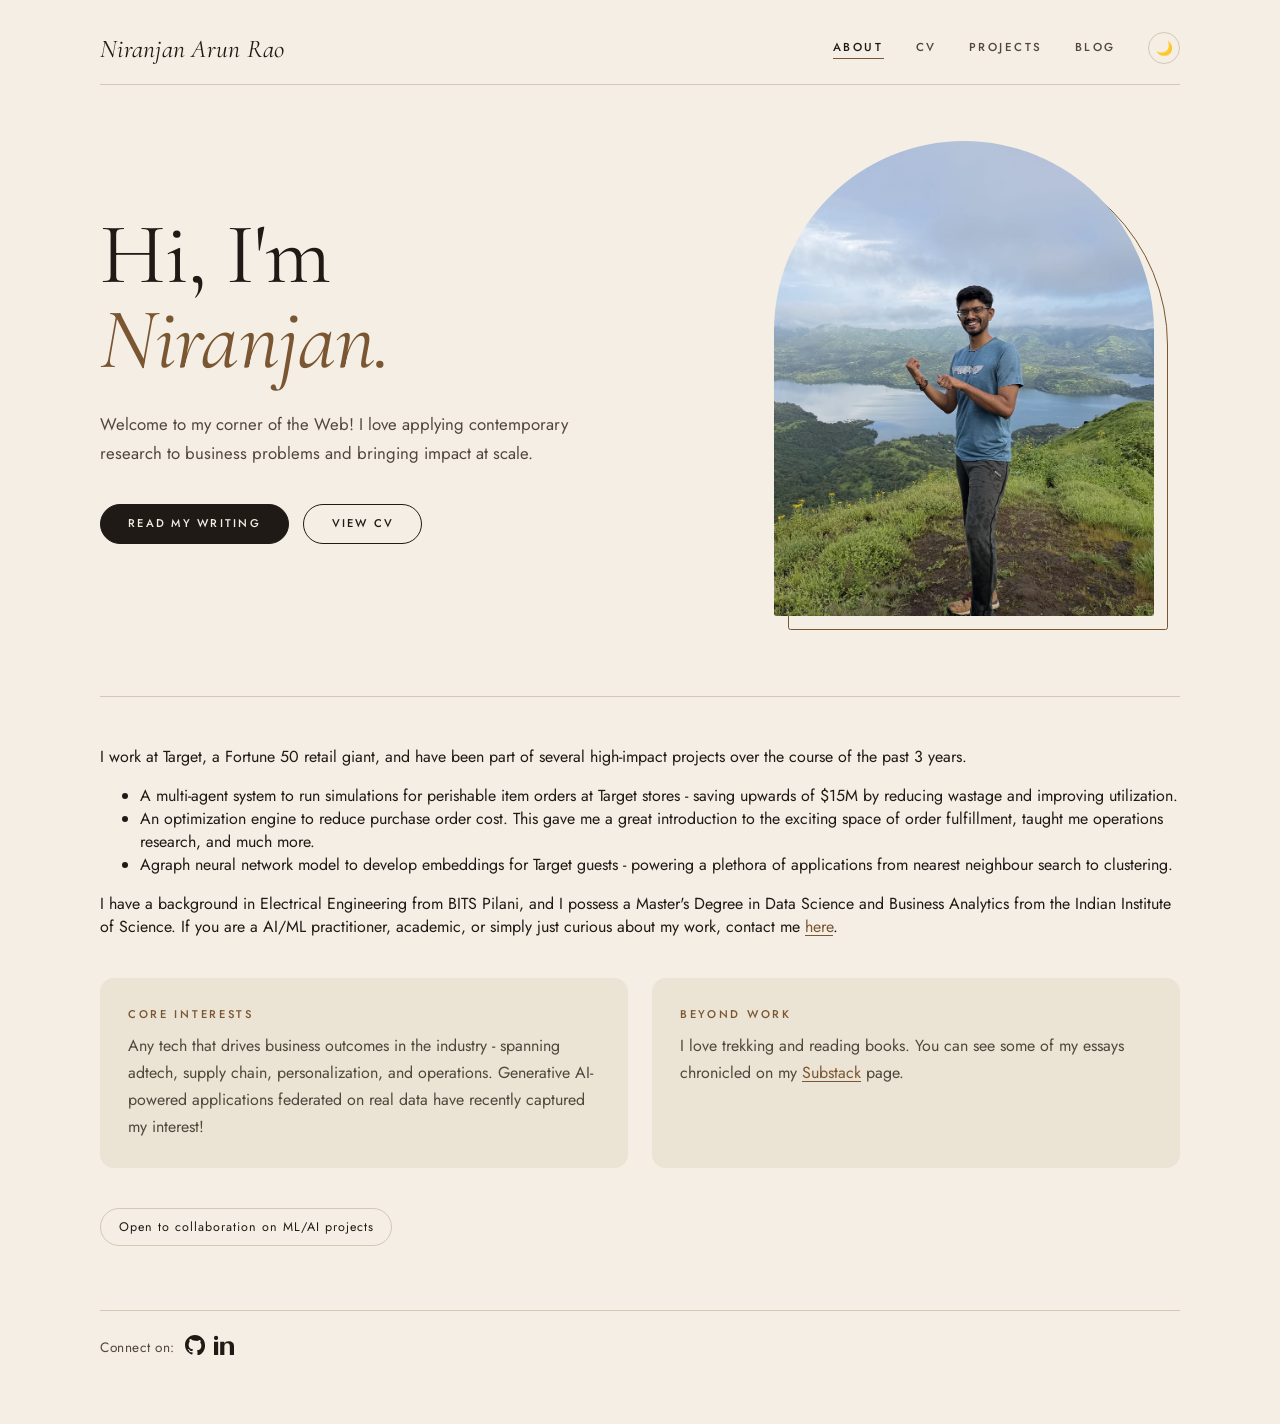
==== commit 3a0446a8: "fixing typo" ====
--- a/index.html
+++ b/index.html
@@ -62,7 +62,7 @@
                 <!-- <p class="eyebrow">Data scientist &middot; Occasional writer</p> -->
                 <h1 class="identity">Hi, I'm <em>Niranjan.</em></h1>
                 <p class="lede">
-                  Welcome to my corner of the Web! I love applying contemporary research to business problems and bringing impact at scale
+                  Welcome to my corner of the Web! I love applying contemporary research to business problems and bringing impact at scale.
                 </p>
                 <div class="cta">
                   <a class="btn" href="#blog" data-goto="blog">Read my writing</a>
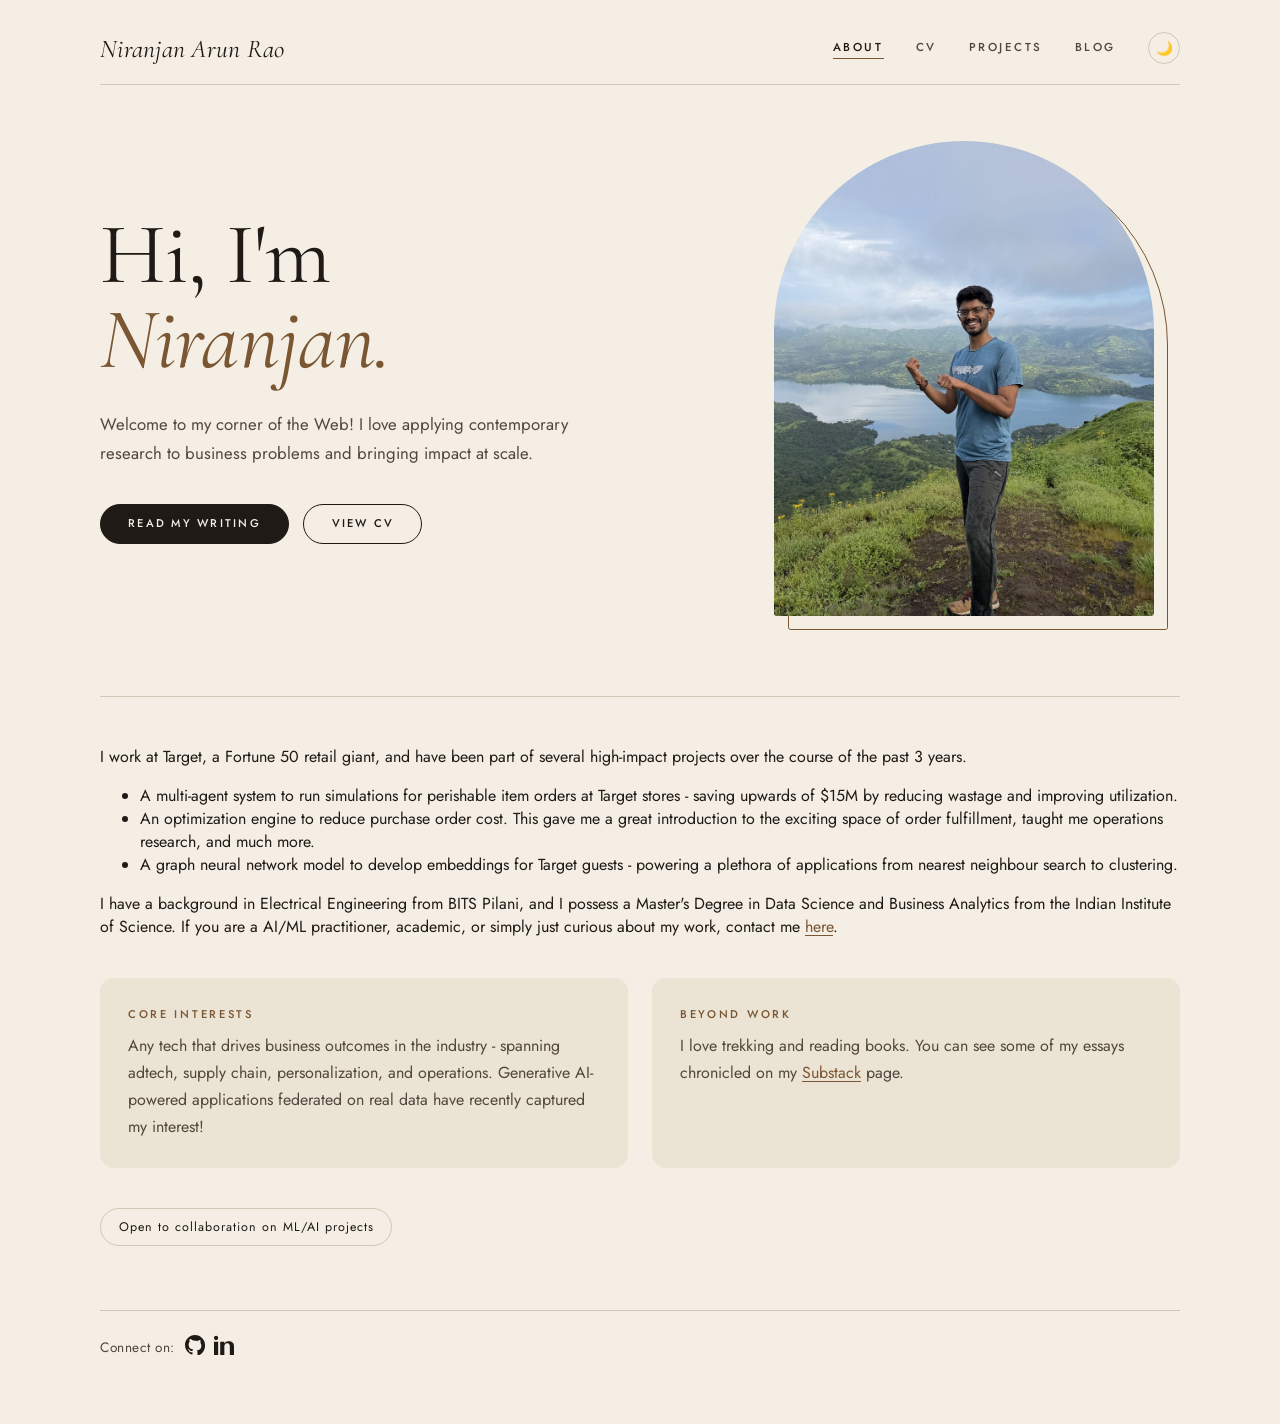
==== commit c106ea74: "fixing typo" ====
--- a/index.html
+++ b/index.html
@@ -81,7 +81,7 @@
               <ul>
                 <li>A multi-agent system to run simulations for perishable item orders at Target stores - saving upwards of $15M by reducing wastage and improving utilization.</li>
                 <li>An optimization engine to reduce purchase order cost. This gave me a great introduction to the exciting space of order fulfillment, taught me operations research, and much more.</li>
-                <li>Agraph neural network model to develop embeddings for Target guests - powering a plethora of applications from nearest neighbour search to clustering.</li>
+                <li>A graph neural network model to develop embeddings for Target guests - powering a plethora of applications from nearest neighbour search to clustering.</li>
                 <!-- <li>Must submit a resume</li> -->
               </ul>
               I have a background in Electrical Engineering from BITS Pilani, and I possess a Master's Degree in Data Science and Business Analytics from the Indian Institute of Science. If you are a AI/ML practitioner, academic, or simply just curious about my work, contact me <a href="mailto:niranjan.rao137@gmail.com">here</a>.
